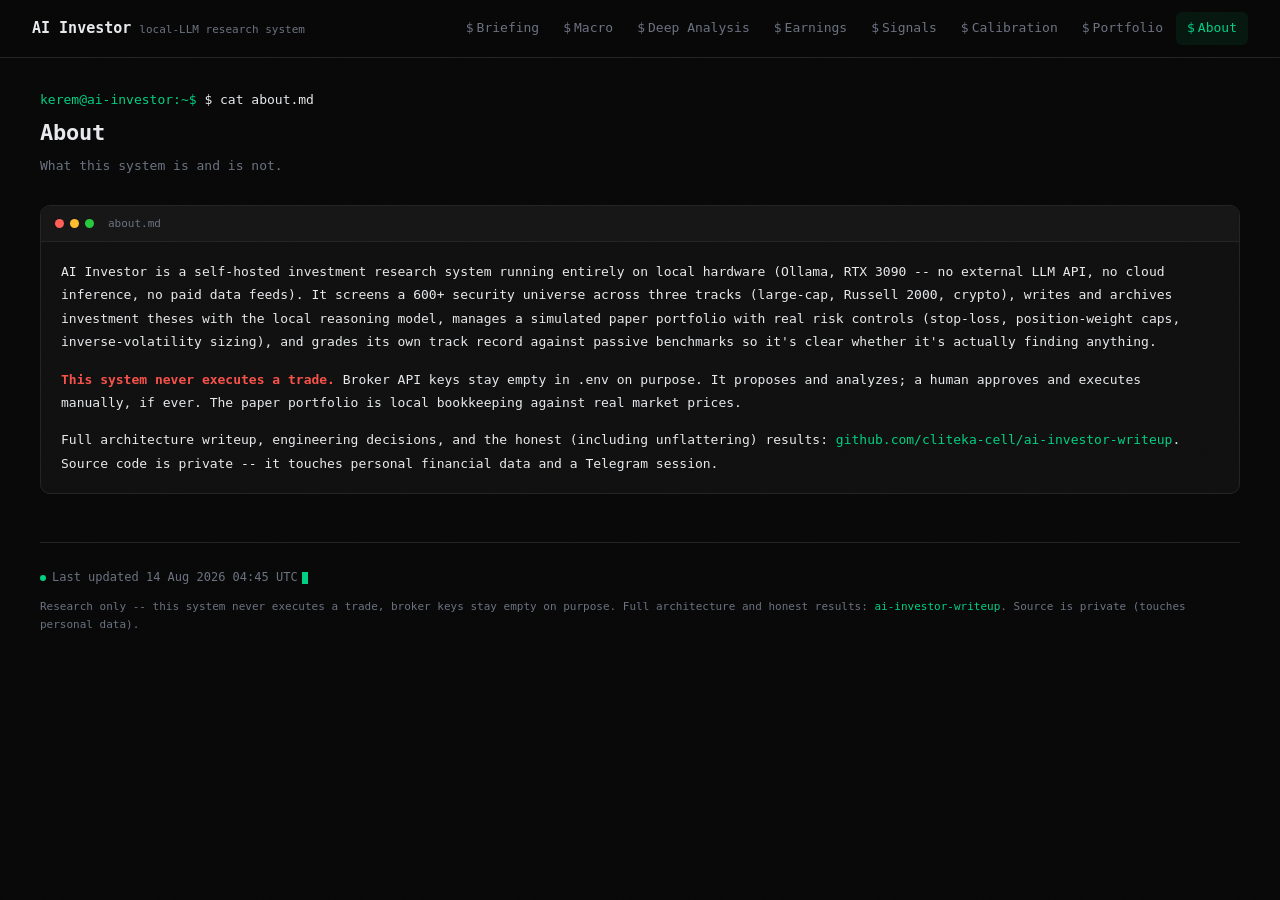
==== about.html @ 89843165 "Dashboard refresh 2026-08-14 07:45" ====
<!DOCTYPE html>
<html lang="en">
<head>
<meta charset="UTF-8">
<meta name="viewport" content="width=device-width, initial-scale=1.0">
<title>About · AI Investor</title>
<meta name="description" content="What this system is and is not.">
<link rel="stylesheet" href="style.css">
</head>
<body>
<header class="topnav">
  <div class="topnav-brand">
    <span class="topnav-brand-name">AI Investor</span>
    <span class="topnav-brand-sub">local-LLM research system</span>
  </div>
  <button class="mobile-toggle">menu</button>
  <nav class="topnav-links">
    <a class="nav-link" href="index.html"><span class="prompt">$</span>Briefing</a><a class="nav-link" href="macro.html"><span class="prompt">$</span>Macro</a><a class="nav-link" href="deep-analysis.html"><span class="prompt">$</span>Deep Analysis</a><a class="nav-link" href="earnings.html"><span class="prompt">$</span>Earnings</a><a class="nav-link" href="signals.html"><span class="prompt">$</span>Signals</a><a class="nav-link" href="calibration.html"><span class="prompt">$</span>Calibration</a><a class="nav-link" href="portfolio.html"><span class="prompt">$</span>Portfolio</a><a class="nav-link active" href="about.html"><span class="prompt">$</span>About</a>
  </nav>
</header>
<div class="shell">
  <main class="main">
    <div class="page-header">
      <div class="cmd-line"><span class="prompt">kerem@ai-investor:~$</span> <span class="cmd">$ cat about.md</span></div>
      <div class="page-title">About</div>
      <div class="page-desc">What this system is and is not.</div>
    </div>
    
    <div class="term-window full"><div class="term-titlebar"><div class="term-dots"><span class="term-dot r"></span><span class="term-dot y"></span><span class="term-dot g"></span></div>
    <span class="term-titlebar-label">about.md</span></div><div class="term-body">
    <p style="font-size:13px;line-height:1.8;">AI Investor is a self-hosted investment research system running entirely on local hardware
    (Ollama, RTX 3090 -- no external LLM API, no cloud inference, no paid data feeds). It screens a 600+ security universe across three
    tracks (large-cap, Russell 2000, crypto), writes and archives investment theses with the local reasoning model, manages a simulated
    paper portfolio with real risk controls (stop-loss, position-weight caps, inverse-volatility sizing), and grades its own track record
    against passive benchmarks so it's clear whether it's actually finding anything.</p>
    <p style="font-size:13px;line-height:1.8;margin-top:14px;"><b style="color:var(--neg);">This system never executes a trade.</b>
    Broker API keys stay empty in <code>.env</code> on purpose. It proposes and analyzes; a human approves and executes manually,
    if ever. The paper portfolio is local bookkeeping against real market prices.</p>
    <p style="font-size:13px;line-height:1.8;margin-top:14px;">Full architecture writeup, engineering decisions, and the honest
    (including unflattering) results: <a href="https://github.com/cliteka-cell/ai-investor-writeup" target="_blank" style="color:var(--accent2);">github.com/cliteka-cell/ai-investor-writeup</a>.
    Source code is private -- it touches personal financial data and a Telegram session.</p>
    </div></div>
    <div class="page-footer">
      <div class="last-updated"><span class="dot"></span>Last updated 14 Aug 2026 04:45 UTC<span class="cursor-block"></span></div>
      <p style="margin-top:10px;">Research only -- this system never executes a trade, broker keys stay empty on purpose.
      Full architecture and honest results: <a href="https://github.com/cliteka-cell/ai-investor-writeup" target="_blank">ai-investor-writeup</a>.
      Source is private (touches personal data).</p>
    </div>
  </main>
</div>
<script src="script.js"></script>
</body>
</html>
---- style.css ----
/* AI Investor Dashboard -- terminal-styled, built on the same design tokens
   as portfolio-site (bg/border/text/accent) for brand consistency across
   the site network. Read-only research dashboard: no forms, no auth, no
   backend -- pure static HTML regenerated daily by publish_site.py. */

*, *::before, *::after { box-sizing: border-box; margin: 0; padding: 0; }

:root {
  --bg:      #080808;
  --bg2:     #101010;
  --bg3:     #161616;
  --border:  #242424;
  --text:    #e8eaed;
  --muted:   #6b7280;
  --accent:  #2060f0;
  --accent2: #00d084;
  --pos:     #00d084;
  --neg:     #f85149;
  --warn:    #d29922;
  --radius:  10px;
  --mono:    'JetBrains Mono', 'SFMono-Regular', Consolas, monospace;
}

html { background: var(--bg); }

body {
  font-family: var(--mono);
  background: var(--bg);
  color: var(--text);
  line-height: 1.55;
  font-size: 14px;
}

body::after {
  content: '';
  position: fixed;
  inset: 0;
  background-image: url("data:image/svg+xml,%3Csvg xmlns='http://www.w3.org/2000/svg' width='300' height='300'%3E%3Cfilter id='n'%3E%3CfeTurbulence type='fractalNoise' baseFrequency='0.75' numOctaves='4' stitchTiles='stitch'/%3E%3C/filter%3E%3Crect width='300' height='300' filter='url(%23n)' opacity='1'/%3E%3C/svg%3E");
  background-size: 180px 180px;
  opacity: 0.02;
  pointer-events: none;
  z-index: 9998;
}

a { color: inherit; text-decoration: none; }

/* ── LAYOUT SHELL: horizontal top nav, no sidebar, no collapse ───────── */
.topnav {
  display: flex;
  align-items: center;
  justify-content: space-between;
  gap: 20px;
  padding: 0 32px;
  height: 58px;
  border-bottom: 1px solid var(--border);
  position: sticky;
  top: 0;
  background: rgba(8,8,8,0.95);
  backdrop-filter: blur(10px);
  z-index: 60;
}

.topnav-brand {
  display: flex;
  align-items: baseline;
  gap: 8px;
  white-space: nowrap;
}
.topnav-brand-name {
  font-size: 15px;
  font-weight: 700;
  color: var(--text);
}
.topnav-brand-sub {
  font-size: 11px;
  color: var(--muted);
}

.topnav-links {
  display: flex;
  align-items: center;
  gap: 2px;
  flex-wrap: wrap;
  justify-content: flex-end;
}

.nav-link {
  display: inline-block;
  padding: 6px 11px;
  font-size: 13px;
  color: var(--muted);
  border-radius: 6px;
  white-space: nowrap;
  transition: color 0.15s, background 0.15s;
}
.nav-link:hover { color: var(--text); background: rgba(255,255,255,0.04); }
.nav-link.active { color: var(--accent2); background: rgba(0,208,132,0.08); }
.nav-link .prompt { color: var(--muted); margin-right: 3px; }
.nav-link.active .prompt { color: var(--accent2); }

.mobile-toggle {
  display: none;
  background: none;
  border: 1px solid var(--border);
  color: var(--text);
  font-family: var(--mono);
  padding: 6px 12px;
  border-radius: 6px;
  cursor: pointer;
  font-size: 13px;
}

.main {
  padding: 32px 40px 80px;
}

.narrative p { max-width: none; }

@media (max-width: 880px) {
  .topnav { flex-wrap: wrap; height: auto; padding: 12px 18px; }
  .topnav-links {
    display: none;
    width: 100%;
    flex-direction: column;
    align-items: stretch;
    margin-top: 10px;
  }
  .topnav-links.open { display: flex; }
  .mobile-toggle { display: block; }
  .main { padding: 20px 18px 60px; }
}

/* ── PAGE HEADER ────────────────────────────────────────────────────── */
.page-header {
  margin-bottom: 28px;
}
.cmd-line {
  font-size: 13px;
  color: var(--muted);
  margin-bottom: 6px;
}
.cmd-line .prompt { color: var(--accent2); }
.cmd-line .cmd { color: var(--text); }
.page-title {
  font-size: 22px;
  font-weight: 700;
  letter-spacing: -0.01em;
}
.page-desc {
  font-size: 13px;
  color: var(--muted);
  margin-top: 6px;
  max-width: 680px;
  line-height: 1.6;
}

/* ── TERMINAL WINDOW ────────────────────────────────────────────────── */
.term-window {
  background: var(--bg2);
  border: 1px solid var(--border);
  border-radius: var(--radius);
  margin-bottom: 24px;
  overflow: hidden;
  max-width: 860px;
}
.term-titlebar {
  display: flex;
  align-items: center;
  gap: 10px;
  padding: 9px 14px;
  border-bottom: 1px solid var(--border);
  background: var(--bg3);
}
.term-dots { display: flex; gap: 6px; }
.term-dot { width: 9px; height: 9px; border-radius: 50%; }
.term-dot.r { background: #ff5f56; }
.term-dot.y { background: #ffbd2e; }
.term-dot.g { background: #27c93f; }
.term-titlebar-label {
  font-size: 11px;
  color: var(--muted);
  margin-left: 4px;
}
.term-body { padding: 18px 20px; }
.term-body.tight { padding: 0; }
/* Standalone term-windows that sit above/beside full-width content (e.g.
   Calibration's intro above its 3-column grid, About's lone box) --
   stretch the BOX to match that width. */
.term-window.full { max-width: none; }
.term-window.full .term-body p { max-width: none; }

/* ── STAT ROW ───────────────────────────────────────────────────────── */
.stat-row {
  display: grid;
  grid-template-columns: repeat(auto-fit, minmax(150px, 1fr));
  gap: 16px;
  margin-bottom: 24px;
}
.stat-box {
  background: var(--bg2);
  border: 1px solid var(--border);
  border-radius: var(--radius);
  padding: 16px 18px;
}
.stat-label {
  font-size: 10px;
  color: var(--muted);
  text-transform: uppercase;
  letter-spacing: 0.08em;
  margin-bottom: 6px;
}
.stat-value {
  font-size: 22px;
  font-weight: 700;
  letter-spacing: -0.01em;
}
.stat-sub {
  font-size: 11px;
  color: var(--muted);
  margin-top: 4px;
}

/* ── BRACKET TAGS ───────────────────────────────────────────────────── */
.tag {
  display: inline-block;
  font-size: 11px;
  font-weight: 700;
  padding: 1px 6px;
  border-radius: 4px;
  letter-spacing: 0.02em;
}
.tag.pos  { color: var(--pos);  background: rgba(0,208,132,0.1); }
.tag.neg  { color: var(--neg);  background: rgba(248,81,73,0.1); }
.tag.warn { color: var(--warn); background: rgba(210,153,34,0.1); }
.tag.muted{ color: var(--muted);background: rgba(255,255,255,0.04); }
.tag.accent { color: #7ab3ff; background: rgba(32,96,240,0.1); }

/* ── TABLES ─────────────────────────────────────────────────────────── */
table { width: 100%; border-collapse: collapse; font-size: 13px; }
th {
  text-align: left;
  font-size: 10px;
  color: var(--muted);
  text-transform: uppercase;
  letter-spacing: 0.06em;
  padding: 8px 14px;
  border-bottom: 1px solid var(--border);
}
th.num, td.num { text-align: right; font-variant-numeric: tabular-nums; }
td {
  padding: 9px 14px;
  border-bottom: 1px solid var(--border);
  vertical-align: top;
}
tr:last-child td { border-bottom: none; }
tr:hover td { background: rgba(255,255,255,0.015); }
.pos-text { color: var(--pos); }
.neg-text { color: var(--neg); }
.muted-text { color: var(--muted); }

/* ── SECTION LABEL ──────────────────────────────────────────────────── */
.section-label {
  font-size: 11px;
  color: var(--accent2);
  text-transform: uppercase;
  letter-spacing: 0.1em;
  font-weight: 600;
  margin: 28px 0 12px;
}
.section-label:first-child { margin-top: 0; }

/* ── SPLIT 2-COLUMN (headline table | narrative log, 1:1) ────────────── */
.split-2col {
  display: grid;
  grid-template-columns: 1fr 1fr;
  gap: 20px;
  align-items: stretch;
  margin-bottom: 12px;
}
/* Bare single blocks (not wrapped via stack_blocks()) opt out of the
   stretch -- growing THEIR own border directly is the same dead-space-
   inside-a-box problem as the .paired-row lone-stack case below. Only a
   .stack (which distributes the extra height itself) should stretch. */
.split-2col .term-window { max-width: none; margin-bottom: 0; align-self: start; }
.split-2col > .data-block { margin-bottom: 0; align-self: start; }
@media (max-width: 880px) {
  .split-2col { grid-template-columns: 1fr; }
}

/* ── 1:3 SPLIT (Earnings: Upcoming narrow left, Post-Earnings wide right) ── */
.split-1-3 {
  display: grid;
  grid-template-columns: 1fr 3fr;
  gap: 20px;
  align-items: start;
}
@media (max-width: 880px) {
  .split-1-3 { grid-template-columns: 1fr; }
}

/* ── EQUAL 3-COLUMN (1:1:1, e.g. Signals/Calibration) ─────────────────── */
.grid-3col {
  display: grid;
  grid-template-columns: 1fr 1fr 1fr;
  gap: 20px;
  align-items: start;
  margin-bottom: 8px;
}
.grid-3col > .data-block { margin-bottom: 0; }
@media (max-width: 1100px) {
  .grid-3col { grid-template-columns: 1fr; }
}

/* ── PAIRED ROW (1 big block left, a stack of small ones right) ──────── */
/* align-items:stretch so both columns fill the row's full height (set by
   whichever side is naturally taller) instead of each hugging its own
   content -- a shorter column trailing off mid-row is the "Tetris" look.
   A multi-item stack spreads the leftover height as equal gaps between
   its own boxes (space-between), pinning its last box's bottom to the
   row bottom. A stack with only ONE box has no "between" to use, so it
   gets pushed flush to the bottom instead (flex-end) -- that keeps the
   lone box at its own natural height (no dead space stretched inside its
   border, just invisible space above it) while its bottom edge still
   lands on the same line as the taller side. Applies to .split-2col too. */
.paired-row {
  display: grid;
  grid-template-columns: 1fr 1fr;
  gap: 20px;
  align-items: stretch;
  margin-bottom: 20px;
}
.paired-row .stack,
.paired-row .col-flow,
.split-2col .stack {
  justify-content: space-between;
}
.paired-row .stack:has(> .data-block:only-child),
.split-2col .stack:has(> .data-block:only-child) {
  justify-content: flex-end;
}
.stack {
  display: flex;
  flex-direction: column;
  gap: 20px;
  min-width: 0;
}
.stack .data-block { margin-bottom: 0; }
/* .col-flow (narrative log + a box stack below it) is ALSO a flex column
   now, not a bare block div -- it used to hard-code "never stretch, I'm
   always the taller reference side", which broke once .narrative p lost
   its readable-width cap: on a wide screen the narrative wraps into far
   fewer lines and can end up SHORTER than the stack on the other side,
   and a bare block div can't redistribute leftover space the way a flex
   column can. Making both sides flex columns with the same
   justify-content: space-between rule means whichever side is naturally
   shorter is the one that stretches and grows ITS OWN gap to match --
   the mechanism no longer assumes which physical side is taller. */
.col-flow {
  display: flex;
  flex-direction: column;
  gap: 20px;
  min-width: 0;
}
.col-flow .term-window { max-width: none; }
@media (max-width: 880px) {
  .paired-row { grid-template-columns: 1fr; }
}

/* ── BLOCK COLUMNS (masonry) ────────────────────────────────────────── */
/* Several smaller data blocks (a one-line Rates stat, a 3-row Options
   table, etc.) stacking one-per-full-width-row was pure vertical scroll
   with empty space beside each one. CSS multi-column lets the browser
   balance blocks across 2 columns by height automatically -- a bigger
   block (e.g. Sector Breadth) naturally fills one column while 2-3
   smaller ones stack to match its height in the other, without having to
   hand-compute which blocks pair together. */
.block-grid {
  column-count: 2;
  column-gap: 20px;
}
.data-block {
  background: var(--bg2);
  border: 1px solid var(--border);
  border-radius: var(--radius);
  padding: 16px 18px;
  margin-bottom: 20px;
  break-inside: avoid;
  display: inline-block;
  width: 100%;
}
.data-block .section-label { margin: 0 0 10px; }
.data-block.full { column-span: all; max-width: 900px; }

@media (max-width: 880px) {
  .block-grid { column-count: 1; }
}

/* ── TABS (Deep Analysis: Stocks/Small-Cap/Crypto) ────────────────────── */
.tab-buttons {
  display: flex;
  gap: 4px;
  border-bottom: 1px solid var(--border);
  margin-bottom: 20px;
}
.tab-btn {
  background: none;
  border: none;
  border-bottom: 2px solid transparent;
  color: var(--muted);
  font-family: var(--mono);
  font-size: 13px;
  padding: 10px 16px;
  cursor: pointer;
  transition: color 0.15s, border-color 0.15s;
}
.tab-btn:hover { color: var(--text); }
.tab-btn.active { color: var(--accent2); border-bottom-color: var(--accent2); }

/* ── COLLAPSIBLE CONVICTION GROUPS ─────────────────────────────────────── */
details.conv-group { margin-bottom: 16px; }
details.conv-group summary {
  cursor: pointer;
  font-size: 11px;
  color: var(--accent2);
  text-transform: uppercase;
  letter-spacing: 0.1em;
  font-weight: 600;
  padding: 8px 0;
  list-style: none;
  display: flex;
  align-items: center;
  gap: 7px;
  user-select: none;
}
details.conv-group summary::-webkit-details-marker { display: none; }
details.conv-group summary::before {
  content: '▸';
  display: inline-block;
  transition: transform 0.15s ease;
  font-size: 10px;
}
details.conv-group[open] summary::before { transform: rotate(90deg); }
details.conv-group .card-grid { margin-top: 10px; }

/* ── THESIS / SIGNAL CARD ───────────────────────────────────────────── */
.card-grid {
  display: grid;
  grid-template-columns: repeat(auto-fit, minmax(420px, 1fr));
  gap: 14px;
  margin-bottom: 20px;
  align-items: start;
}
/* Forced exactly 3 across (not auto-fit) for Post-Earnings Review inside
   the wide side of .split-1-3, tapering down at narrower widths. */
.card-grid.cols-3 { grid-template-columns: repeat(3, minmax(0, 1fr)); }
@media (max-width: 1400px) { .card-grid.cols-3 { grid-template-columns: repeat(2, minmax(0, 1fr)); } }
@media (max-width: 880px) { .card-grid.cols-3 { grid-template-columns: 1fr; } }
.thesis-card {
  border: 1px solid var(--border);
  border-radius: var(--radius);
  padding: 16px 18px;
  margin-bottom: 12px;
  background: var(--bg2);
}
.card-grid .thesis-card { margin-bottom: 0; }
.thesis-card-top {
  display: flex;
  justify-content: space-between;
  align-items: center;
  margin-bottom: 8px;
  gap: 10px;
  flex-wrap: wrap;
}
.thesis-ticker { font-size: 15px; font-weight: 700; }
.thesis-body { color: var(--text); font-size: 13px; line-height: 1.65; }
.thesis-body b { color: var(--accent2); font-weight: 600; }
.thesis-meta { font-size: 11px; color: var(--muted); margin-bottom: 6px; }

/* ── CURSOR / LIVE ──────────────────────────────────────────────────── */
.cursor-block {
  display: inline-block;
  width: 0.55em;
  height: 1em;
  background: var(--accent2);
  margin-left: 4px;
  vertical-align: text-bottom;
  animation: cursor-blink 1.1s step-end infinite;
}
@keyframes cursor-blink { 0%, 100% { opacity: 1; } 50% { opacity: 0; } }

.last-updated {
  font-size: 12px;
  color: var(--muted);
  margin-top: 4px;
}
.last-updated .dot {
  display: inline-block;
  width: 6px; height: 6px;
  border-radius: 50%;
  background: var(--accent2);
  margin-right: 6px;
  animation: pulse 2.4s ease-in-out infinite;
}
@keyframes pulse { 0%, 100% { opacity: 1; } 50% { opacity: 0.4; } }

/* ── EMPTY STATE ────────────────────────────────────────────────────── */
.empty-state {
  color: var(--muted);
  font-size: 13px;
  padding: 20px 0;
}

/* ── FOOTER ─────────────────────────────────────────────────────────── */
.page-footer {
  margin-top: 48px;
  padding-top: 20px;
  border-top: 1px solid var(--border);
  font-size: 11px;
  color: var(--muted);
  line-height: 1.7;
}
.page-footer a { color: var(--accent2); }
.page-footer a:hover { text-decoration: underline; }

/* ── RESPONSIVE TABLE WRAP ──────────────────────────────────────────── */
.table-scroll { overflow-x: auto; }
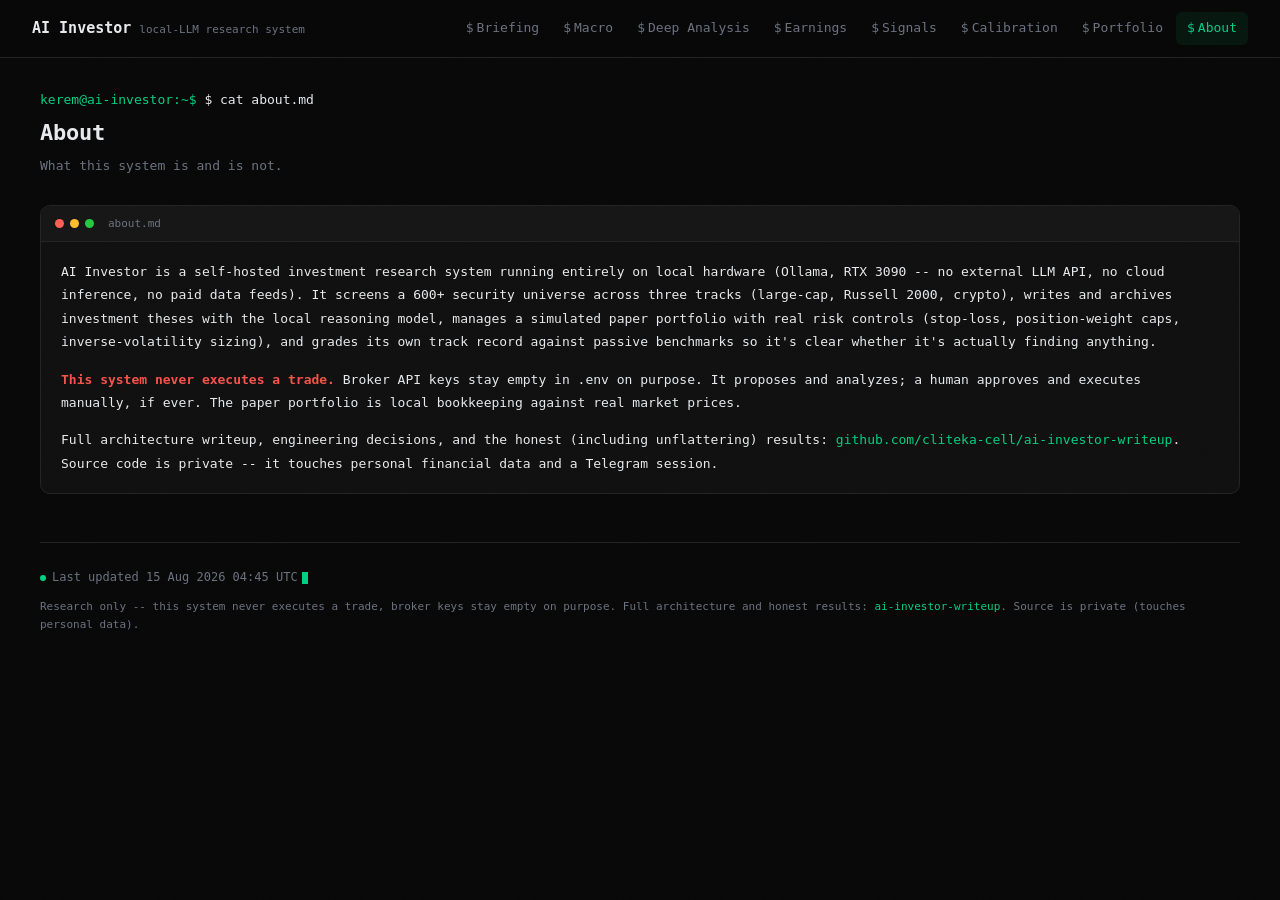
==== commit 3d76c95d: "Dashboard refresh 2026-08-15 07:45" ====
--- a/about.html
+++ b/about.html
@@ -41,7 +41,7 @@
     Source code is private -- it touches personal financial data and a Telegram session.</p>
     </div></div>
     <div class="page-footer">
-      <div class="last-updated"><span class="dot"></span>Last updated 14 Aug 2026 04:45 UTC<span class="cursor-block"></span></div>
+      <div class="last-updated"><span class="dot"></span>Last updated 15 Aug 2026 04:45 UTC<span class="cursor-block"></span></div>
       <p style="margin-top:10px;">Research only -- this system never executes a trade, broker keys stay empty on purpose.
       Full architecture and honest results: <a href="https://github.com/cliteka-cell/ai-investor-writeup" target="_blank">ai-investor-writeup</a>.
       Source is private (touches personal data).</p>
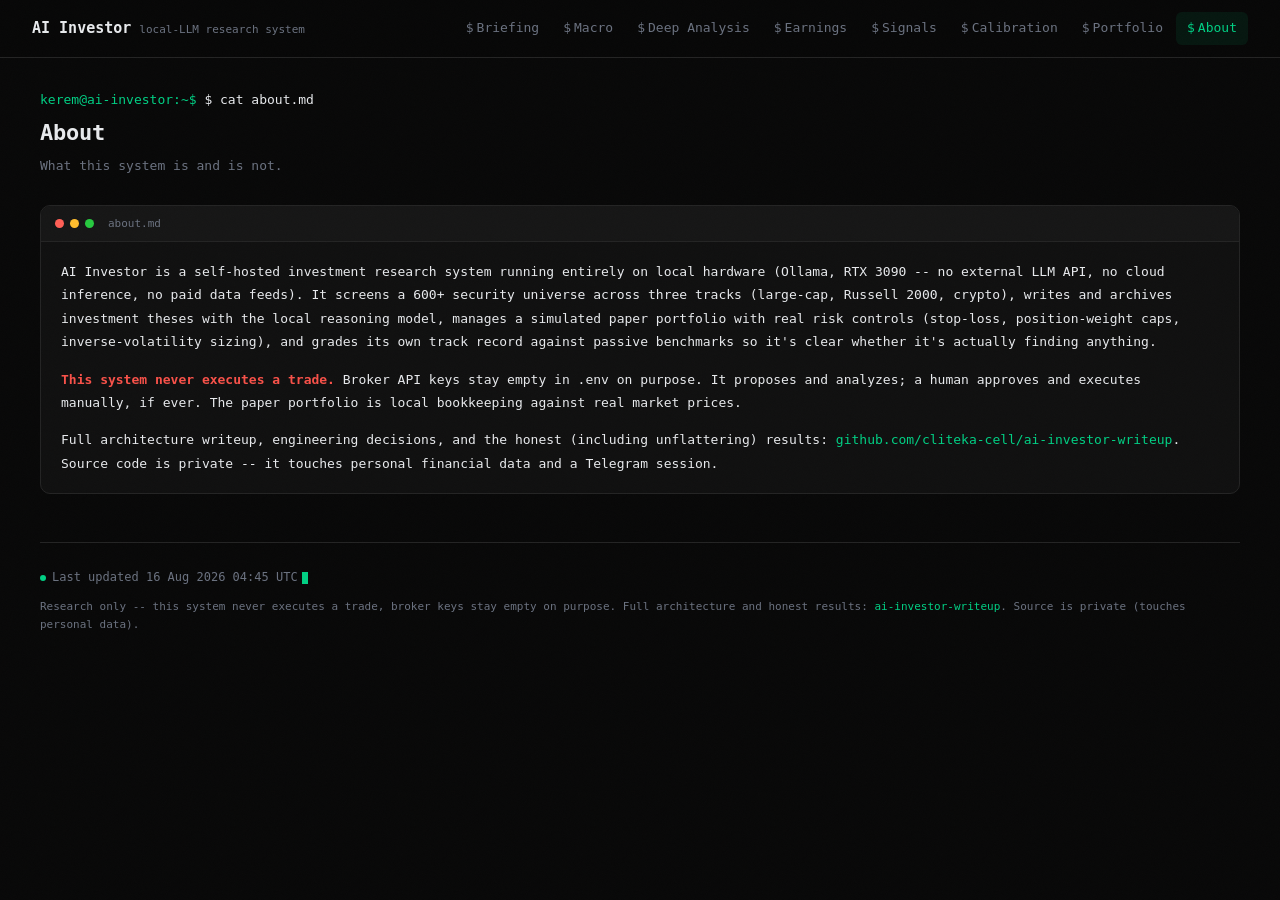
==== commit cc81de7a: "Dashboard refresh 2026-08-16 07:45" ====
--- a/about.html
+++ b/about.html
@@ -41,7 +41,7 @@
     Source code is private -- it touches personal financial data and a Telegram session.</p>
     </div></div>
     <div class="page-footer">
-      <div class="last-updated"><span class="dot"></span>Last updated 15 Aug 2026 04:45 UTC<span class="cursor-block"></span></div>
+      <div class="last-updated"><span class="dot"></span>Last updated 16 Aug 2026 04:45 UTC<span class="cursor-block"></span></div>
       <p style="margin-top:10px;">Research only -- this system never executes a trade, broker keys stay empty on purpose.
       Full architecture and honest results: <a href="https://github.com/cliteka-cell/ai-investor-writeup" target="_blank">ai-investor-writeup</a>.
       Source is private (touches personal data).</p>
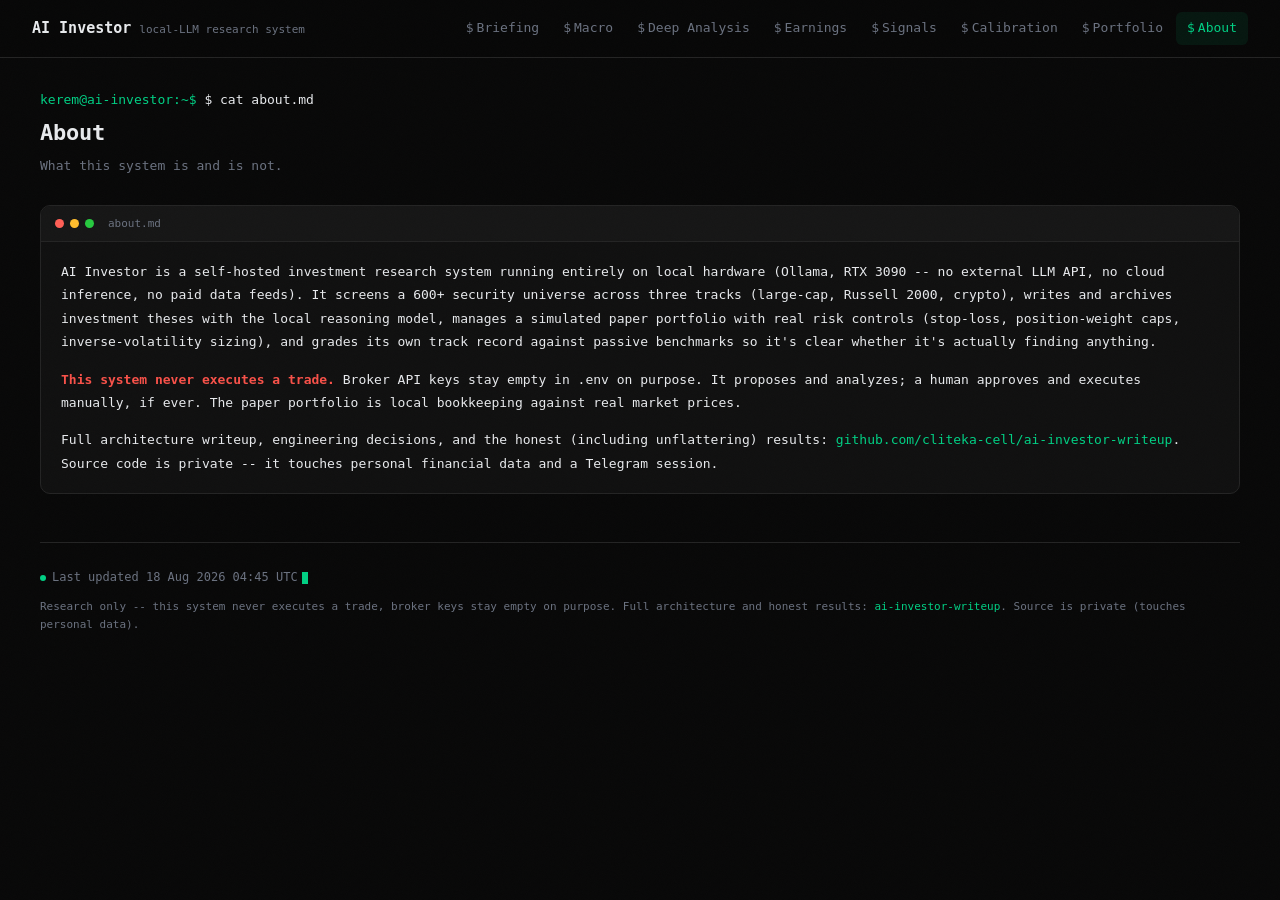
==== commit 74765692: "Dashboard refresh 2026-08-18 07:45" ====
--- a/about.html
+++ b/about.html
@@ -41,7 +41,7 @@
     Source code is private -- it touches personal financial data and a Telegram session.</p>
     </div></div>
     <div class="page-footer">
-      <div class="last-updated"><span class="dot"></span>Last updated 16 Aug 2026 04:45 UTC<span class="cursor-block"></span></div>
+      <div class="last-updated"><span class="dot"></span>Last updated 18 Aug 2026 04:45 UTC<span class="cursor-block"></span></div>
       <p style="margin-top:10px;">Research only -- this system never executes a trade, broker keys stay empty on purpose.
       Full architecture and honest results: <a href="https://github.com/cliteka-cell/ai-investor-writeup" target="_blank">ai-investor-writeup</a>.
       Source is private (touches personal data).</p>
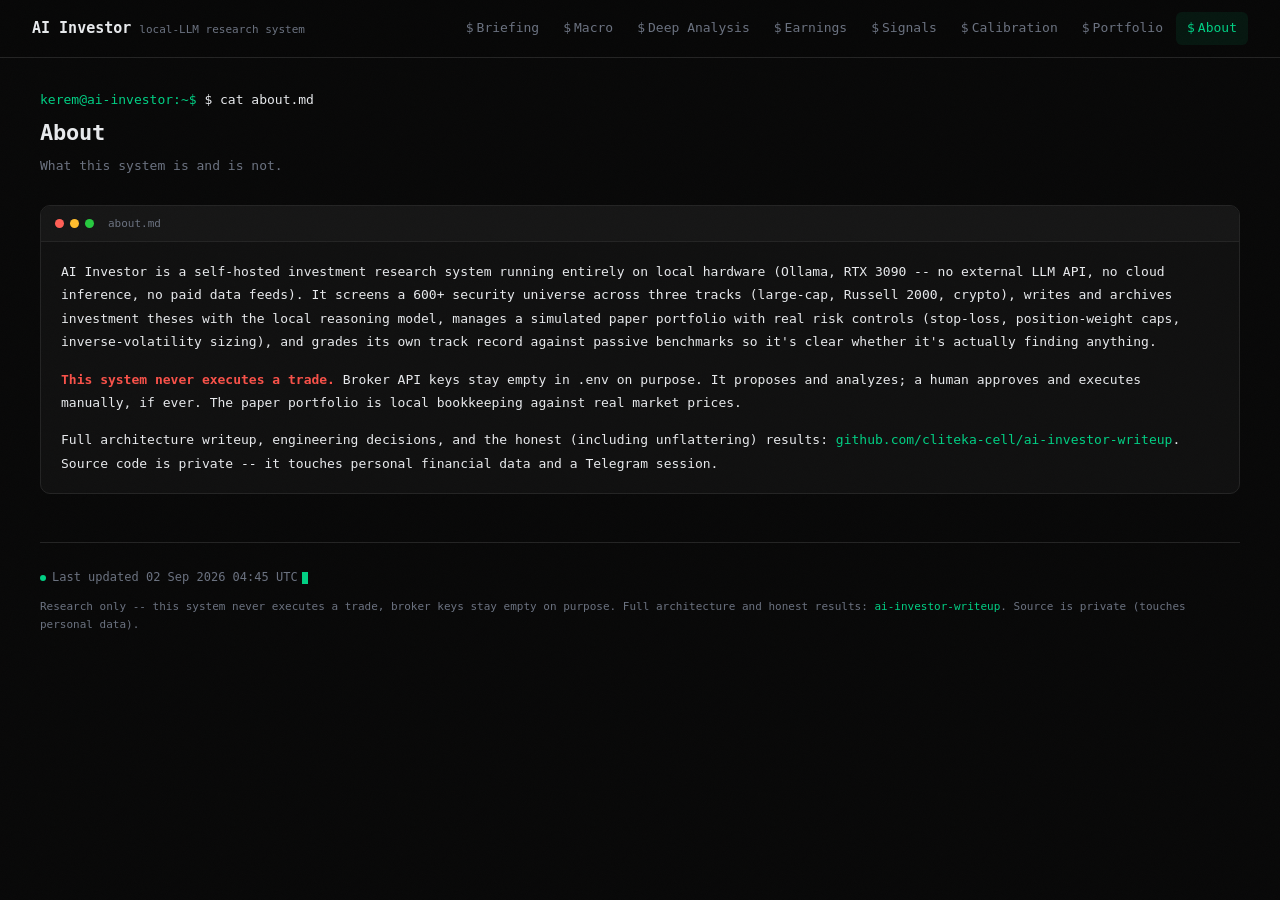
==== commit 9afc4577: "Dashboard refresh 2026-09-02 07:45" ====
--- a/about.html
+++ b/about.html
@@ -41,7 +41,7 @@
     Source code is private -- it touches personal financial data and a Telegram session.</p>
     </div></div>
     <div class="page-footer">
-      <div class="last-updated"><span class="dot"></span>Last updated 18 Aug 2026 04:45 UTC<span class="cursor-block"></span></div>
+      <div class="last-updated"><span class="dot"></span>Last updated 02 Sep 2026 04:45 UTC<span class="cursor-block"></span></div>
       <p style="margin-top:10px;">Research only -- this system never executes a trade, broker keys stay empty on purpose.
       Full architecture and honest results: <a href="https://github.com/cliteka-cell/ai-investor-writeup" target="_blank">ai-investor-writeup</a>.
       Source is private (touches personal data).</p>
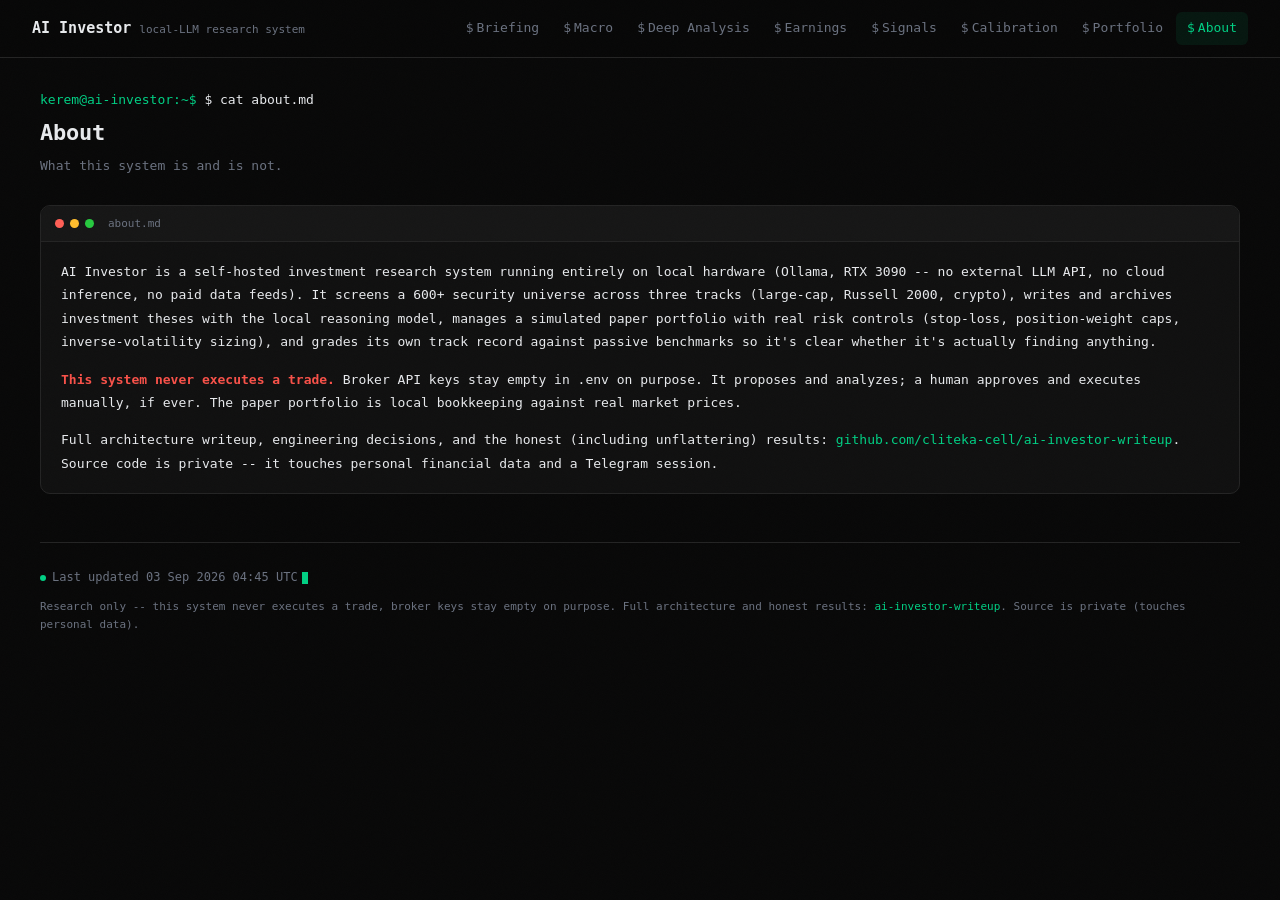
==== commit db07b36d: "Dashboard refresh 2026-09-03 07:45" ====
--- a/about.html
+++ b/about.html
@@ -41,7 +41,7 @@
     Source code is private -- it touches personal financial data and a Telegram session.</p>
     </div></div>
     <div class="page-footer">
-      <div class="last-updated"><span class="dot"></span>Last updated 02 Sep 2026 04:45 UTC<span class="cursor-block"></span></div>
+      <div class="last-updated"><span class="dot"></span>Last updated 03 Sep 2026 04:45 UTC<span class="cursor-block"></span></div>
       <p style="margin-top:10px;">Research only -- this system never executes a trade, broker keys stay empty on purpose.
       Full architecture and honest results: <a href="https://github.com/cliteka-cell/ai-investor-writeup" target="_blank">ai-investor-writeup</a>.
       Source is private (touches personal data).</p>
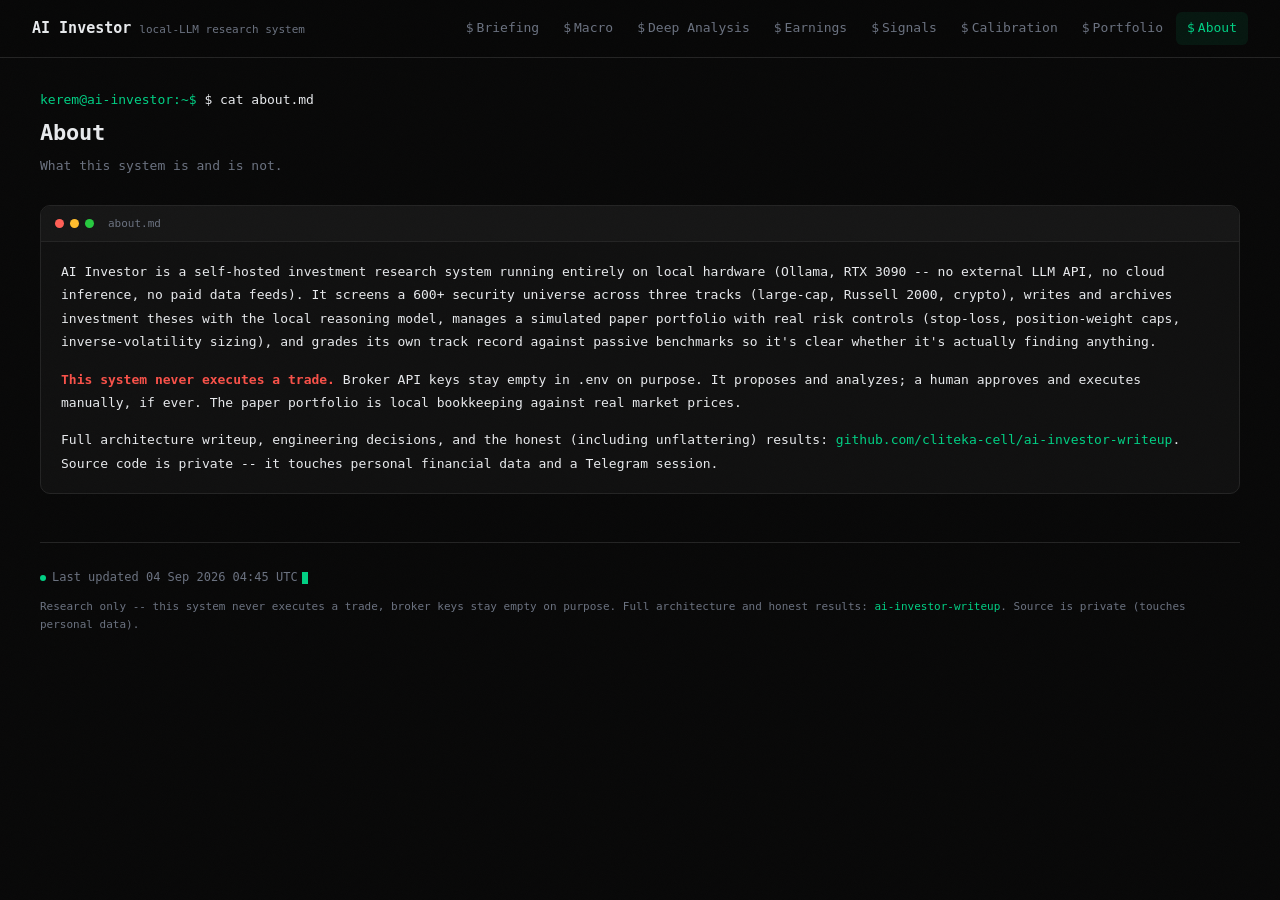
==== commit 2c4b9141: "Dashboard refresh 2026-09-04 07:45" ====
--- a/about.html
+++ b/about.html
@@ -41,7 +41,7 @@
     Source code is private -- it touches personal financial data and a Telegram session.</p>
     </div></div>
     <div class="page-footer">
-      <div class="last-updated"><span class="dot"></span>Last updated 03 Sep 2026 04:45 UTC<span class="cursor-block"></span></div>
+      <div class="last-updated"><span class="dot"></span>Last updated 04 Sep 2026 04:45 UTC<span class="cursor-block"></span></div>
       <p style="margin-top:10px;">Research only -- this system never executes a trade, broker keys stay empty on purpose.
       Full architecture and honest results: <a href="https://github.com/cliteka-cell/ai-investor-writeup" target="_blank">ai-investor-writeup</a>.
       Source is private (touches personal data).</p>
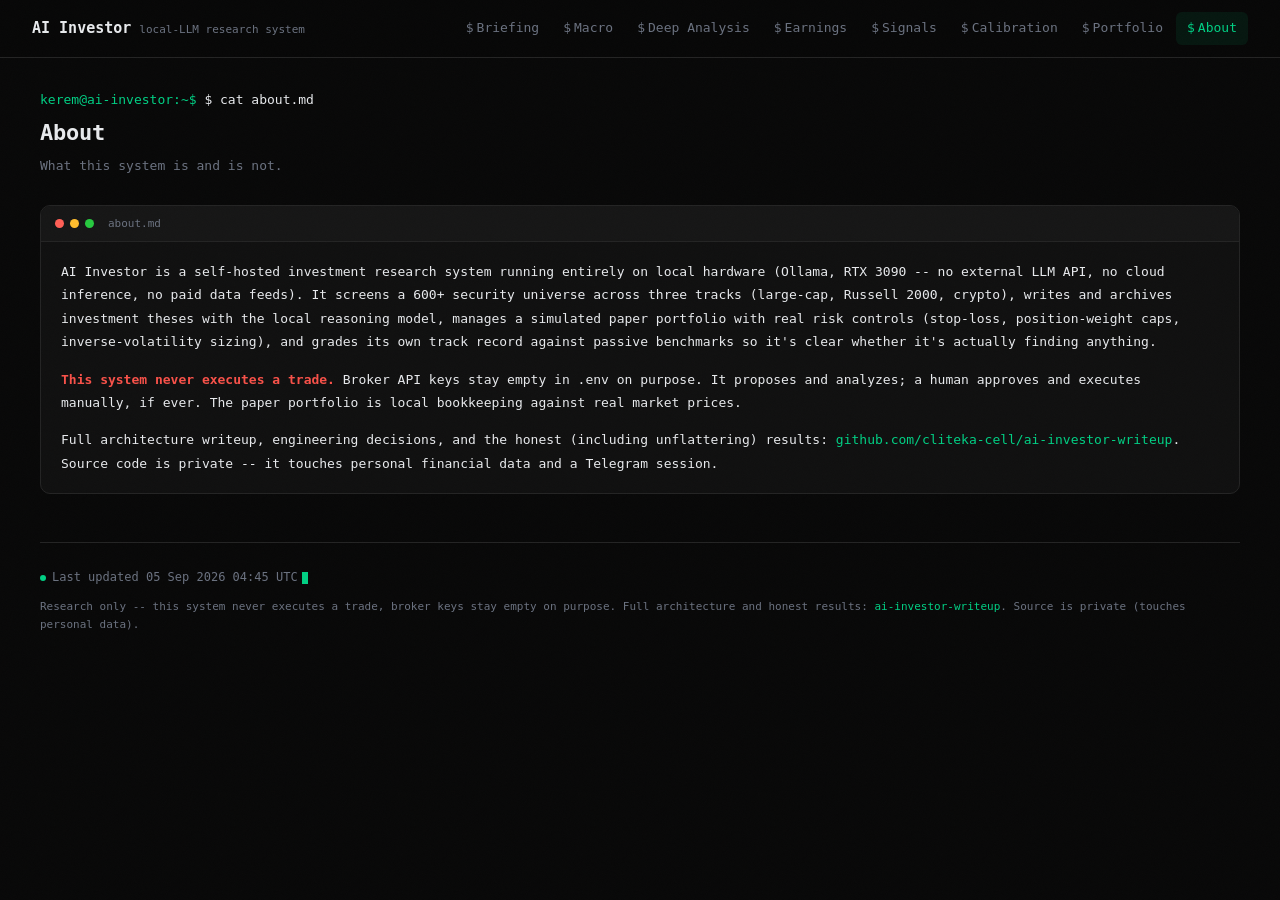
==== commit 246bce16: "Dashboard refresh 2026-09-05 07:45" ====
--- a/about.html
+++ b/about.html
@@ -41,7 +41,7 @@
     Source code is private -- it touches personal financial data and a Telegram session.</p>
     </div></div>
     <div class="page-footer">
-      <div class="last-updated"><span class="dot"></span>Last updated 04 Sep 2026 04:45 UTC<span class="cursor-block"></span></div>
+      <div class="last-updated"><span class="dot"></span>Last updated 05 Sep 2026 04:45 UTC<span class="cursor-block"></span></div>
       <p style="margin-top:10px;">Research only -- this system never executes a trade, broker keys stay empty on purpose.
       Full architecture and honest results: <a href="https://github.com/cliteka-cell/ai-investor-writeup" target="_blank">ai-investor-writeup</a>.
       Source is private (touches personal data).</p>
